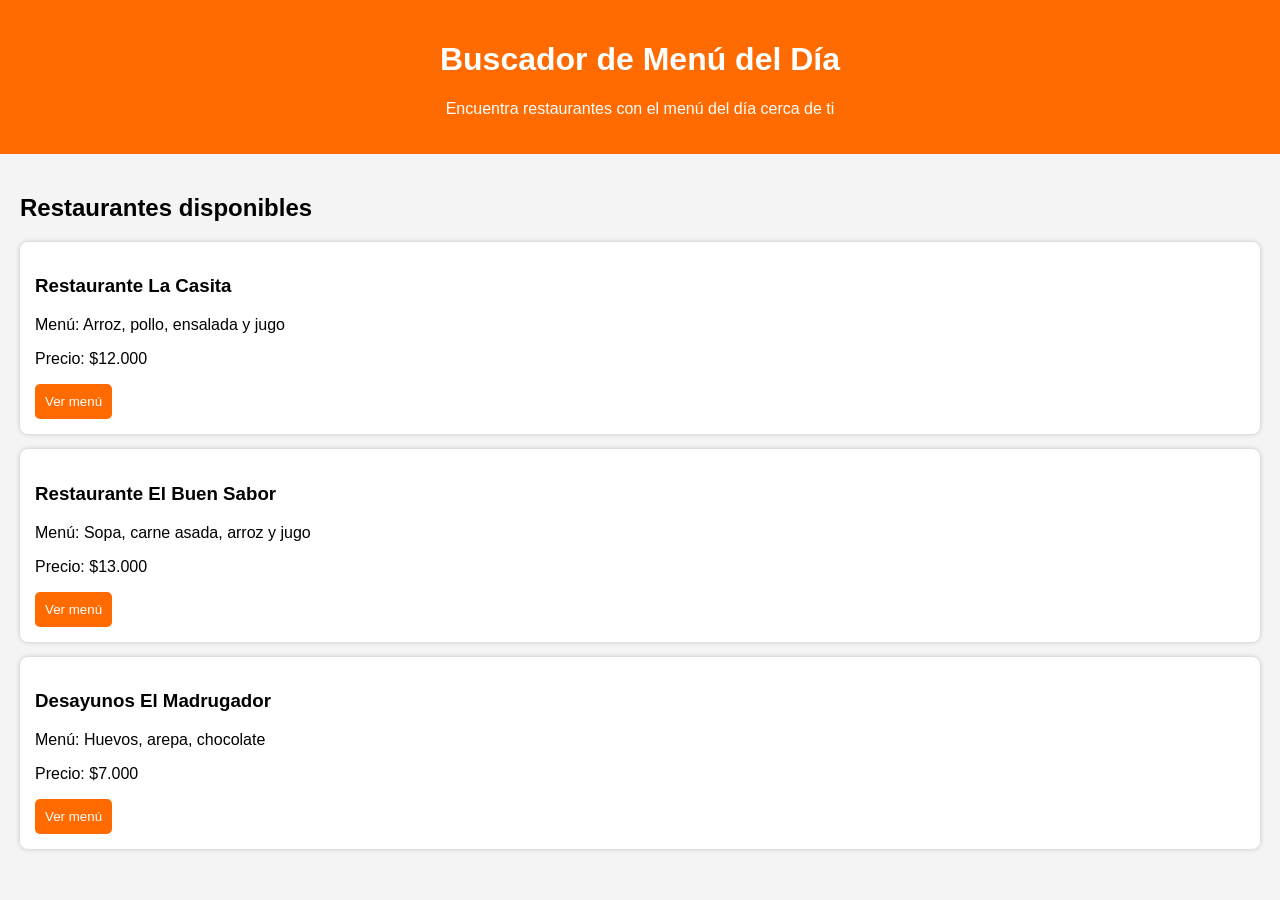
==== menu-del-dia (1)/index (1).html @ a6e85d55 "Add files via upload" ====
<!DOCTYPE html>
<html lang="es">
<head>
<meta charset="UTF-8">
<title>Buscador de Menú del Día</title>

<style>
body{
font-family: Arial;
background:#f4f4f4;
margin:0;
padding:0;
}

header{
background:#ff6b00;
color:white;
padding:20px;
text-align:center;
}

.container{
padding:20px;
}

.restaurante{
background:white;
padding:15px;
margin:15px 0;
border-radius:8px;
box-shadow:0 0 5px rgba(0,0,0,0.2);
}

button{
background:#ff6b00;
color:white;
border:none;
padding:10px;
cursor:pointer;
border-radius:5px;
}

</style>
</head>

<body>

<header>
<h1>Buscador de Menú del Día</h1>
<p>Encuentra restaurantes con el menú del día cerca de ti</p>
</header>

<div class="container">

<h2>Restaurantes disponibles</h2>

<div class="restaurante">
<h3>Restaurante La Casita</h3>
<p>Menú: Arroz, pollo, ensalada y jugo</p>
<p>Precio: $12.000</p>
<button>Ver menú</button>
</div>

<div class="restaurante">
<h3>Restaurante El Buen Sabor</h3>
<p>Menú: Sopa, carne asada, arroz y jugo</p>
<p>Precio: $13.000</p>
<button>Ver menú</button>
</div>

<div class="restaurante">
<h3>Desayunos El Madrugador</h3>
<p>Menú: Huevos, arepa, chocolate</p>
<p>Precio: $7.000</p>
<button>Ver menú</button>
</div>

</div>

</body>
</html>
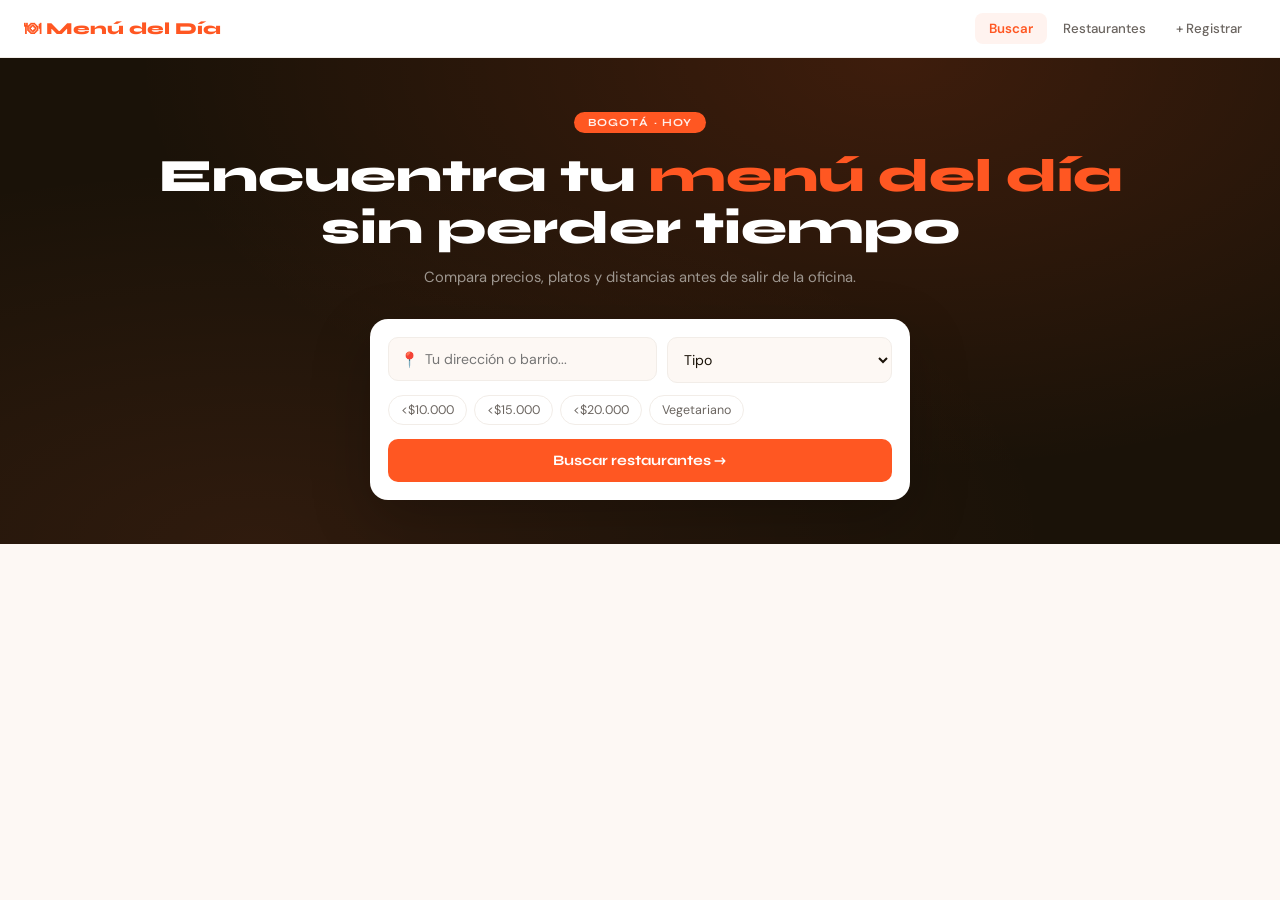
==== commit 3f3c87b0: "Add files via upload" ====
--- a/menu-del-dia (1)/index (1).html
+++ b/menu-del-dia (1)/index (1).html
@@ -1,81 +1,513 @@
 <!DOCTYPE html>
 <html lang="es">
 <head>
-<meta charset="UTF-8">
-<title>Buscador de Menú del Día</title>
-
-<style>
-body{
-font-family: Arial;
-background:#f4f4f4;
-margin:0;
-padding:0;
-}
-
-header{
-background:#ff6b00;
-color:white;
-padding:20px;
-text-align:center;
-}
-
-.container{
-padding:20px;
-}
-
-.restaurante{
-background:white;
-padding:15px;
-margin:15px 0;
-border-radius:8px;
-box-shadow:0 0 5px rgba(0,0,0,0.2);
-}
-
-button{
-background:#ff6b00;
-color:white;
-border:none;
-padding:10px;
-cursor:pointer;
-border-radius:5px;
-}
-
-</style>
+  <meta charset="UTF-8">
+  <meta name="viewport" content="width=device-width, initial-scale=1.0">
+  <title>Menú del Día</title>
+  <link href="https://fonts.googleapis.com/css2?family=Syne:wght@400;600;700;800&family=DM+Sans:wght@300;400;500&display=swap" rel="stylesheet">
+  <style>
+    *, *::before, *::after { box-sizing: border-box; margin: 0; padding: 0; }
+    :root {
+      --naranja: #FF5722;
+      --naranja-h: #FF7043;
+      --naranja-s: #FFF3EF;
+      --crema: #FDF8F4;
+      --negro: #1A1208;
+      --gris: #6B6560;
+      --gris-c: #F2EDE8;
+      --blanco: #FFFFFF;
+      --verde: #2E7D32;
+      --verde-s: #E8F5E9;
+      --rojo: #C62828;
+      --rojo-s: #FFEBEE;
+      --radio: 14px;
+      --som: 0 2px 16px rgba(26,18,8,0.08);
+    }
+    body { font-family: 'DM Sans', sans-serif; background: var(--crema); color: var(--negro); min-height: 100vh; }
+
+    /* NAV */
+    nav { position: sticky; top: 0; z-index: 100; background: var(--blanco); border-bottom: 1px solid var(--gris-c); display: flex; align-items: center; justify-content: space-between; padding: 0 24px; height: 58px; }
+    .nav-logo { font-family: 'Syne', sans-serif; font-weight: 800; font-size: 1.05rem; color: var(--naranja); }
+    .nav-tabs { display: flex; gap: 2px; }
+    .nav-tab { background: none; border: none; font-family: 'DM Sans', sans-serif; font-size: 0.83rem; font-weight: 500; color: var(--gris); padding: 7px 14px; border-radius: 8px; cursor: pointer; transition: all 0.2s; }
+    .nav-tab:hover { background: var(--gris-c); color: var(--negro); }
+    .nav-tab.active { background: var(--naranja-s); color: var(--naranja); font-weight: 600; }
+
+    /* VISTAS */
+    .vista { display: none; }
+    .vista.activa { display: block; }
+
+    /* HERO */
+    .hero { background: var(--negro); padding: 52px 24px 44px; text-align: center; position: relative; overflow: hidden; }
+    .hero::before { content: ''; position: absolute; inset: 0; background: radial-gradient(ellipse at 70% 0%,#FF572228 0%,transparent 60%), radial-gradient(ellipse at 20% 100%,#FF704318 0%,transparent 55%); }
+    .hero-tag { display: inline-block; background: var(--naranja); color: #fff; font-family: 'Syne', sans-serif; font-size: 0.68rem; font-weight: 700; letter-spacing: 0.1em; text-transform: uppercase; padding: 4px 14px; border-radius: 100px; margin-bottom: 18px; }
+    .hero h1 { font-family: 'Syne', sans-serif; font-size: clamp(1.8rem,4.5vw,2.9rem); font-weight: 800; color: #fff; line-height: 1.12; margin-bottom: 12px; position: relative; }
+    .hero h1 em { font-style: normal; color: var(--naranja); }
+    .hero p { color: #9E9790; font-size: 0.92rem; margin-bottom: 32px; position: relative; }
+
+    /* BUSCADOR */
+    .search-card { background: var(--blanco); border-radius: 18px; padding: 18px; max-width: 540px; margin: 0 auto; box-shadow: 0 20px 60px rgba(0,0,0,0.22); position: relative; }
+    .search-row { display: flex; gap: 10px; margin-bottom: 12px; }
+    .s-wrap { flex: 1; position: relative; }
+    .s-icon { position: absolute; left: 12px; top: 50%; transform: translateY(-50%); font-size: 0.95rem; }
+    .s-input { width: 100%; padding: 12px 12px 12px 36px; border: 1.5px solid var(--gris-c); border-radius: 10px; font-family: 'DM Sans', sans-serif; font-size: 0.88rem; color: var(--negro); background: var(--crema); outline: none; transition: border-color .2s; }
+    .s-input:focus { border-color: var(--naranja); }
+    .s-select { padding: 12px; border: 1.5px solid var(--gris-c); border-radius: 10px; font-family: 'DM Sans', sans-serif; font-size: 0.88rem; color: var(--negro); background: var(--crema); outline: none; cursor: pointer; }
+    .chips { display: flex; gap: 7px; flex-wrap: wrap; margin-bottom: 14px; }
+    .chip { display: flex; align-items: center; gap: 5px; padding: 6px 12px; border: 1.5px solid var(--gris-c); border-radius: 100px; font-size: 0.78rem; color: var(--gris); cursor: pointer; transition: all .2s; user-select: none; }
+    .chip input { display: none; }
+    .chip:has(input:checked) { border-color: var(--naranja); background: var(--naranja-s); color: var(--naranja); }
+    .btn-primary { background: var(--naranja); color: #fff; border: none; padding: 13px 20px; border-radius: 10px; font-family: 'Syne', sans-serif; font-size: 0.9rem; font-weight: 700; cursor: pointer; transition: background .2s, transform .1s; }
+    .btn-primary:hover { background: var(--naranja-h); transform: translateY(-1px); }
+    .btn-primary.full { width: 100%; }
+
+    /* PÁGINA */
+    .page { padding: 28px 24px 60px; max-width: 900px; margin: 0 auto; }
+    .page-head { display: flex; align-items: center; justify-content: space-between; margin-bottom: 24px; flex-wrap: wrap; gap: 12px; }
+    .page-head h2 { font-family: 'Syne', sans-serif; font-size: 1.35rem; font-weight: 700; display: flex; align-items: center; gap: 10px; }
+    .badge-cnt { background: var(--naranja); color: #fff; font-size: 0.72rem; font-weight: 600; padding: 3px 9px; border-radius: 100px; }
+
+    /* CARDS */
+    .grid { display: grid; grid-template-columns: repeat(auto-fill,minmax(270px,1fr)); gap: 14px; }
+    .card { background: var(--blanco); border-radius: var(--radio); overflow: hidden; box-shadow: var(--som); transition: transform .2s, box-shadow .2s; }
+    .card:hover { transform: translateY(-3px); box-shadow: 0 10px 28px rgba(26,18,8,0.12); }
+    .card-img { height: 100px; display: flex; align-items: center; justify-content: center; font-size: 2.2rem; position: relative; }
+    .card-open { position: absolute; top: 8px; right: 8px; background: rgba(255,255,255,0.92); color: var(--verde); font-size: 0.68rem; font-weight: 700; padding: 3px 9px; border-radius: 100px; }
+    .card-body { padding: 14px; }
+    .card-body h3 { font-family: 'Syne', sans-serif; font-size: 0.95rem; font-weight: 700; margin-bottom: 5px; }
+    .card-meta { font-size: 0.76rem; color: var(--gris); margin-bottom: 9px; display: flex; flex-wrap: wrap; gap: 8px; }
+    .card-plato { font-size: 0.82rem; color: var(--negro); margin-bottom: 12px; padding: 9px; background: var(--crema); border-radius: 8px; border-left: 3px solid var(--naranja); }
+    .card-footer { display: flex; align-items: center; justify-content: space-between; gap: 8px; }
+    .precio { font-family: 'Syne', sans-serif; font-size: 1.05rem; font-weight: 700; color: var(--naranja); }
+    .btn-row { display: flex; gap: 6px; }
+    .btn-sm { padding: 7px 12px; border-radius: 8px; font-size: 0.76rem; font-weight: 600; border: none; cursor: pointer; transition: background .2s; }
+    .btn-ver { background: var(--naranja); color: #fff; }
+    .btn-ver:hover { background: var(--naranja-h); }
+    .btn-editar { background: var(--gris-c); color: var(--negro); }
+    .btn-editar:hover { background: #e0dbd5; }
+    .btn-eliminar { background: var(--rojo-s); color: var(--rojo); }
+    .btn-eliminar:hover { background: #ffcdd2; }
+    .empty { text-align: center; padding: 48px 20px; color: var(--gris); font-size: 0.9rem; grid-column: 1/-1; }
+    .empty span { font-size: 2.5rem; display: block; margin-bottom: 12px; }
+
+    /* FORMULARIO */
+    .form-wrap { background: var(--blanco); border-radius: var(--radio); box-shadow: var(--som); padding: 28px; max-width: 600px; }
+    .sec-label { font-family: 'Syne', sans-serif; font-size: 0.72rem; font-weight: 700; letter-spacing: 0.08em; text-transform: uppercase; color: var(--naranja); margin: 22px 0 12px; display: flex; align-items: center; gap: 8px; }
+    .sec-label::after { content: ''; flex: 1; height: 1px; background: var(--gris-c); }
+    .fgrid { display: grid; grid-template-columns: 1fr 1fr; gap: 12px; }
+    .fgrid .span2 { grid-column: 1/-1; }
+    .field label { display: block; font-size: 0.78rem; font-weight: 500; color: var(--gris); margin-bottom: 5px; }
+    .field input, .field select, .field textarea { width: 100%; padding: 11px 13px; border: 1.5px solid var(--gris-c); border-radius: 10px; font-family: 'DM Sans', sans-serif; font-size: 0.88rem; color: var(--negro); background: var(--crema); outline: none; transition: border-color .2s; }
+    .field textarea { height: 80px; resize: vertical; }
+    .field input:focus, .field select:focus, .field textarea:focus { border-color: var(--naranja); }
+    .btn-actions { display: flex; gap: 10px; margin-top: 22px; }
+    .btn-cancel { background: var(--gris-c); color: var(--negro); border: none; padding: 12px 22px; border-radius: 10px; font-family: 'Syne', sans-serif; font-size: 0.88rem; font-weight: 600; cursor: pointer; }
+    .btn-cancel:hover { background: #e0dbd5; }
+
+    /* PERFIL */
+    .perfil-hero { background: var(--negro); padding: 28px 24px; position: relative; overflow: hidden; }
+    .perfil-hero::before { content: ''; position: absolute; inset: 0; background: radial-gradient(ellipse at 80% 50%,#FF572222 0%,transparent 55%); }
+    .btn-back { display: inline-flex; align-items: center; gap: 6px; background: rgba(255,255,255,0.1); color: rgba(255,255,255,0.7); border: none; padding: 7px 14px; border-radius: 8px; font-size: 0.8rem; cursor: pointer; margin-bottom: 16px; transition: background .2s; }
+    .btn-back:hover { background: rgba(255,255,255,0.18); }
+    .perfil-nombre { font-family: 'Syne', sans-serif; font-size: 1.7rem; font-weight: 800; color: #fff; margin-bottom: 10px; position: relative; }
+    .perfil-info { display: flex; gap: 16px; flex-wrap: wrap; position: relative; }
+    .perfil-info span { font-size: 0.8rem; color: #9E9790; }
+    .perfil-body { max-width: 640px; margin: 0 auto; padding: 24px 24px 56px; }
+    .menu-titulo { font-family: 'Syne', sans-serif; font-size: 0.78rem; font-weight: 700; text-transform: uppercase; letter-spacing: 0.06em; color: var(--gris); margin-bottom: 14px; }
+    .menu-lista { background: var(--blanco); border-radius: var(--radio); overflow: hidden; box-shadow: var(--som); }
+    .menu-fila { display: flex; align-items: center; justify-content: space-between; padding: 14px 18px; border-bottom: 1px solid var(--gris-c); gap: 10px; }
+    .menu-fila:last-child { border-bottom: none; }
+    .mf-info strong { display: block; font-size: 0.9rem; margin-bottom: 2px; }
+    .mf-info span { font-size: 0.78rem; color: var(--gris); }
+    .mf-precio { font-family: 'Syne', sans-serif; font-weight: 700; color: var(--naranja); white-space: nowrap; font-size: 0.95rem; }
+    .mf-precio.gratis { font-size: 0.76rem; color: var(--verde); background: var(--verde-s); padding: 3px 9px; border-radius: 100px; font-weight: 600; }
+    .btn-ir { width: 100%; margin-top: 18px; padding: 15px; background: var(--naranja); color: #fff; border: none; border-radius: 10px; font-family: 'Syne', sans-serif; font-size: 0.95rem; font-weight: 700; cursor: pointer; transition: background .2s; }
+    .btn-ir:hover { background: var(--naranja-h); }
+
+    /* TOAST */
+    #toast { position: fixed; bottom: 24px; left: 50%; transform: translateX(-50%) translateY(80px); background: var(--negro); color: #fff; padding: 12px 22px; border-radius: 100px; font-size: 0.85rem; font-weight: 500; z-index: 999; transition: transform .35s cubic-bezier(.34,1.56,.64,1), opacity .3s; opacity: 0; pointer-events: none; white-space: nowrap; }
+    #toast.show { transform: translateX(-50%) translateY(0); opacity: 1; }
+
+    /* MODAL */
+    .overlay { position: fixed; inset: 0; background: rgba(26,18,8,0.55); z-index: 200; display: flex; align-items: center; justify-content: center; padding: 20px; opacity: 0; pointer-events: none; transition: opacity .2s; }
+    .overlay.show { opacity: 1; pointer-events: all; }
+    .modal { background: var(--blanco); border-radius: 18px; padding: 28px; max-width: 380px; width: 100%; box-shadow: 0 24px 64px rgba(0,0,0,0.2); }
+    .modal h3 { font-family: 'Syne', sans-serif; font-size: 1.1rem; font-weight: 700; margin-bottom: 8px; }
+    .modal p { font-size: 0.88rem; color: var(--gris); margin-bottom: 22px; }
+    .modal-btns { display: flex; gap: 10px; justify-content: flex-end; }
+    .btn-danger { background: var(--rojo); color: #fff; border: none; padding: 10px 20px; border-radius: 8px; font-family: 'Syne', sans-serif; font-size: 0.88rem; font-weight: 700; cursor: pointer; }
+  </style>
 </head>
-
 <body>
 
-<header>
-<h1>Buscador de Menú del Día</h1>
-<p>Encuentra restaurantes con el menú del día cerca de ti</p>
-</header>
-
-<div class="container">
-
-<h2>Restaurantes disponibles</h2>
-
-<div class="restaurante">
-<h3>Restaurante La Casita</h3>
-<p>Menú: Arroz, pollo, ensalada y jugo</p>
-<p>Precio: $12.000</p>
-<button>Ver menú</button>
+<!-- NAV -->
+<nav>
+  <div class="nav-logo">🍽 Menú del Día</div>
+  <div class="nav-tabs">
+    <button class="nav-tab active" onclick="ir('busqueda',this)">Buscar</button>
+    <button class="nav-tab" onclick="ir('resultados',this)">Restaurantes</button>
+    <button class="nav-tab" onclick="abrirFormNuevo()">+ Registrar</button>
+    <button class="nav-tab" id="tab-perfil" style="display:none" onclick="ir('perfil',this)">Ver menú</button>
+  </div>
+</nav>
+
+<!-- TOAST -->
+<div id="toast"></div>
+
+<!-- MODAL ELIMINAR -->
+<div class="overlay" id="overlay">
+  <div class="modal">
+    <h3>¿Eliminar restaurante?</h3>
+    <p>Esta acción no se puede deshacer. Se eliminará el restaurante y su menú.</p>
+    <div class="modal-btns">
+      <button class="btn-cancel" onclick="cerrarModal()">Cancelar</button>
+      <button class="btn-danger" id="btn-confirmar">Eliminar</button>
+    </div>
+  </div>
 </div>
 
-<div class="restaurante">
-<h3>Restaurante El Buen Sabor</h3>
-<p>Menú: Sopa, carne asada, arroz y jugo</p>
-<p>Precio: $13.000</p>
-<button>Ver menú</button>
+<!-- ═══ VISTA 1: BÚSQUEDA ═══ -->
+<div id="busqueda" class="vista activa">
+  <div class="hero">
+    <div class="hero-tag">Bogotá · Hoy</div>
+    <h1>Encuentra tu <em>menú del día</em><br>sin perder tiempo</h1>
+    <p>Compara precios, platos y distancias antes de salir de la oficina.</p>
+    <div class="search-card">
+      <div class="search-row">
+        <div class="s-wrap">
+          <span class="s-icon">📍</span>
+          <input class="s-input" id="filtro-barrio" type="text" placeholder="Tu dirección o barrio...">
+        </div>
+        <select class="s-select" id="filtro-tipo">
+          <option value="">Tipo</option>
+          <option>Comida casera colombiana</option>
+          <option>Vegetariana / Vegana</option>
+          <option>Italiana</option>
+          <option>Mariscos</option>
+          <option>Desayunos</option>
+          <option>Otro</option>
+        </select>
+      </div>
+      <div class="chips">
+        <label class="chip"><input type="checkbox" id="f10"> &lt;$10.000</label>
+        <label class="chip"><input type="checkbox" id="f15"> &lt;$15.000</label>
+        <label class="chip"><input type="checkbox" id="f20"> &lt;$20.000</label>
+        <label class="chip"><input type="checkbox" id="fveg"> Vegetariano</label>
+      </div>
+      <button class="btn-primary full" onclick="buscar()">Buscar restaurantes →</button>
+    </div>
+  </div>
 </div>
 
-<div class="restaurante">
-<h3>Desayunos El Madrugador</h3>
-<p>Menú: Huevos, arepa, chocolate</p>
-<p>Precio: $7.000</p>
-<button>Ver menú</button>
+<!-- ═══ VISTA 2: RESULTADOS ═══ -->
+<div id="resultados" class="vista">
+  <div class="page">
+    <div class="page-head">
+      <h2>Restaurantes <span class="badge-cnt" id="cnt">0</span></h2>
+      <button class="btn-primary" onclick="abrirFormNuevo()">+ Nuevo restaurante</button>
+    </div>
+    <div class="grid" id="lista"></div>
+  </div>
 </div>
 
+<!-- ═══ VISTA 3: FORMULARIO (crear / editar) ═══ -->
+<div id="registro" class="vista">
+  <div class="page">
+    <div class="page-head">
+      <h2 id="form-titulo">Registrar restaurante</h2>
+    </div>
+    <div class="form-wrap">
+      <input type="hidden" id="r-id">
+
+      <div class="sec-label">Datos del restaurante</div>
+      <div class="fgrid">
+        <div class="field span2">
+          <label>Nombre del restaurante *</label>
+          <input type="text" id="r-nombre" placeholder="Ej. La Casita">
+        </div>
+        <div class="field span2">
+          <label>Dirección *</label>
+          <input type="text" id="r-direccion" placeholder="Calle 72 #10-34, Chapinero, Bogotá">
+        </div>
+        <div class="field">
+          <label>Teléfono</label>
+          <input type="tel" id="r-telefono" placeholder="+57 300 000 0000">
+        </div>
+        <div class="field">
+          <label>Correo electrónico</label>
+          <input type="email" id="r-email" placeholder="restaurante@correo.com">
+        </div>
+        <div class="field">
+          <label>Tipo de cocina</label>
+          <select id="r-tipo">
+            <option value="">Selecciona...</option>
+            <option>Comida casera colombiana</option>
+            <option>Vegetariana / Vegana</option>
+            <option>Italiana</option>
+            <option>Mariscos</option>
+            <option>Desayunos</option>
+            <option>Otro</option>
+          </select>
+        </div>
+        <div class="field">
+          <label>Horario de atención</label>
+          <input type="text" id="r-horario" placeholder="Lun–Vie 11am – 3pm">
+        </div>
+      </div>
+
+      <div class="sec-label">Menú del día</div>
+      <div class="fgrid">
+        <div class="field">
+          <label>Plato principal *</label>
+          <input type="text" id="r-plato" placeholder="Ej. Bandeja paisa">
+        </div>
+        <div class="field">
+          <label>Precio en pesos *</label>
+          <input type="number" id="r-precio" placeholder="12000" min="0">
+        </div>
+        <div class="field span2">
+          <label>Descripción completa del menú</label>
+          <textarea id="r-desc" placeholder="Incluye sopa del día, jugo natural, postre..."></textarea>
+        </div>
+      </div>
+
+      <div class="btn-actions">
+        <button class="btn-cancel" onclick="ir('resultados', document.querySelectorAll('.nav-tab')[1])">Cancelar</button>
+        <button class="btn-primary" onclick="guardar()">Guardar restaurante</button>
+      </div>
+    </div>
+  </div>
 </div>
 
+<!-- ═══ VISTA 4: PERFIL ═══ -->
+<div id="perfil" class="vista">
+  <div class="perfil-hero">
+    <button class="btn-back" onclick="ir('resultados', document.querySelectorAll('.nav-tab')[1])">← Volver</button>
+    <div class="perfil-nombre" id="p-nombre"></div>
+    <div class="perfil-info" id="p-info"></div>
+  </div>
+  <div class="perfil-body">
+    <div class="menu-titulo">Menú del día — Hoy</div>
+    <div class="menu-lista" id="p-menu"></div>
+    <button class="btn-ir" id="p-btn"></button>
+  </div>
+</div>
+
+<script>
+/* ══ STORAGE ══ */
+const CLAVE = 'menudia_v1';
+function db() {
+  try { return JSON.parse(localStorage.getItem(CLAVE)) || []; }
+  catch { return []; }
+}
+function save(d) { localStorage.setItem(CLAVE, JSON.stringify(d)); }
+function uid() { return Date.now().toString(36) + Math.random().toString(36).slice(2,6); }
+
+/* ══ DATOS INICIALES ══ */
+if (!localStorage.getItem(CLAVE)) {
+  save([
+    { id:uid(), nombre:'La Casita', direccion:'Calle 45 #12-30, Chapinero', telefono:'+57 310 555 0011', email:'', tipo:'Comida casera colombiana', horario:'Lun–Vie 11am–3pm', plato:'Arroz con pollo', precio:12000, desc:'Incluye sopa del día (ajiaco), arroz con pollo, ensalada fresca y jugo natural.' },
+    { id:uid(), nombre:'El Buen Sabor', direccion:'Carrera 7 #72-41, Chapinero', telefono:'', email:'', tipo:'Comida casera colombiana', horario:'Lun–Sáb 11am–3pm', plato:'Carne asada', precio:13000, desc:'Sopa, carne asada, arroz, ensalada y jugo.' },
+    { id:uid(), nombre:'El Madrugador', direccion:'Calle 72 #10-34, Chapinero', telefono:'', email:'', tipo:'Desayunos', horario:'Lun–Dom 7am–11am', plato:'Desayuno completo', precio:7000, desc:'Huevos al gusto, arepa, chocolate caliente y pan.' }
+  ]);
+}
+
+/* ══ NAVEGACIÓN ══ */
+function ir(id, btn) {
+  document.querySelectorAll('.vista').forEach(v => v.classList.remove('activa'));
+  document.querySelectorAll('.nav-tab').forEach(b => b.classList.remove('active'));
+  document.getElementById(id).classList.add('activa');
+  if (btn) btn.classList.add('active');
+  window.scrollTo(0,0);
+  if (id === 'resultados') renderLista(db());
+}
+
+/* ══ RENDER ══ */
+const EMOJI = {'Comida casera colombiana':'🍲','Vegetariana / Vegana':'🥗','Italiana':'🍝','Mariscos':'🦐','Desayunos':'☕','Otro':'🍽'};
+const COLOR = {'Comida casera colombiana':'linear-gradient(135deg,#FF5722,#FF8F00)','Vegetariana / Vegana':'linear-gradient(135deg,#43A047,#1B5E20)','Italiana':'linear-gradient(135deg,#E53935,#B71C1C)','Mariscos':'linear-gradient(135deg,#1565C0,#0D47A1)','Desayunos':'linear-gradient(135deg,#F57F17,#E65100)','Otro':'linear-gradient(135deg,#6D4C41,#3E2723)'};
+const pesos = n => '$' + Number(n).toLocaleString('es-CO');
+
+function renderLista(data) {
+  document.getElementById('cnt').textContent = data.length;
+  const lista = document.getElementById('lista');
+  if (!data.length) {
+    lista.innerHTML = '<div class="empty"><span>🍽</span>No hay restaurantes.<br>¡Registra el primero!</div>';
+    return;
+  }
+  lista.innerHTML = data.map(r => `
+    <div class="card">
+      <div class="card-img" style="background:${COLOR[r.tipo]||COLOR['Otro']}">
+        ${EMOJI[r.tipo]||'🍽'}
+        <span class="card-open">● Abierto</span>
+      </div>
+      <div class="card-body">
+        <h3>${r.nombre}</h3>
+        <div class="card-meta">
+          <span>📍 ${r.direccion}</span>
+          ${r.horario?`<span>⏰ ${r.horario}</span>`:''}
+        </div>
+        <div class="card-plato">${r.plato}</div>
+        <div class="card-footer">
+          <span class="precio">${pesos(r.precio)}</span>
+          <div class="btn-row">
+            <button class="btn-sm btn-ver" onclick="verPerfil('${r.id}')">Ver menú</button>
+            <button class="btn-sm btn-editar" onclick="editar('${r.id}')">✏️ Editar</button>
+            <button class="btn-sm btn-eliminar" onclick="pedirEliminar('${r.id}')">🗑</button>
+          </div>
+        </div>
+      </div>
+    </div>
+  `).join('');
+}
+
+/* ══ BÚSQUEDA / FILTROS ══ */
+function buscar() {
+  const barrio = document.getElementById('filtro-barrio').value.toLowerCase();
+  const tipo   = document.getElementById('filtro-tipo').value;
+  const f10    = document.getElementById('f10').checked;
+  const f15    = document.getElementById('f15').checked;
+  const f20    = document.getElementById('f20').checked;
+  const fveg   = document.getElementById('fveg').checked;
+
+  let data = db();
+  if (barrio) data = data.filter(r => r.nombre.toLowerCase().includes(barrio) || r.direccion.toLowerCase().includes(barrio));
+  if (tipo)   data = data.filter(r => r.tipo === tipo);
+  if (fveg)   data = data.filter(r => r.tipo === 'Vegetariana / Vegana');
+  if (f10)       data = data.filter(r => r.precio < 10000);
+  else if (f15)  data = data.filter(r => r.precio < 15000);
+  else if (f20)  data = data.filter(r => r.precio < 20000);
+
+  ir('resultados', document.querySelectorAll('.nav-tab')[1]);
+  renderLista(data);
+}
+
+/* ══ CRUD: CREAR ══ */
+function abrirFormNuevo() {
+  limpiarForm();
+  document.getElementById('form-titulo').textContent = 'Registrar restaurante';
+  ir('registro', document.querySelectorAll('.nav-tab')[2]);
+}
+
+function limpiarForm() {
+  ['r-id','r-nombre','r-direccion','r-telefono','r-email','r-horario','r-plato','r-precio','r-desc']
+    .forEach(id => document.getElementById(id).value = '');
+  document.getElementById('r-tipo').value = '';
+}
+
+/* ══ CRUD: LEER / EDITAR ══ */
+function editar(id) {
+  const r = db().find(x => x.id === id);
+  if (!r) return;
+  document.getElementById('form-titulo').textContent = 'Editar restaurante';
+  document.getElementById('r-id').value        = r.id;
+  document.getElementById('r-nombre').value    = r.nombre;
+  document.getElementById('r-direccion').value = r.direccion;
+  document.getElementById('r-telefono').value  = r.telefono;
+  document.getElementById('r-email').value     = r.email;
+  document.getElementById('r-tipo').value      = r.tipo;
+  document.getElementById('r-horario').value   = r.horario;
+  document.getElementById('r-plato').value     = r.plato;
+  document.getElementById('r-precio').value    = r.precio;
+  document.getElementById('r-desc').value      = r.desc;
+  ir('registro', document.querySelectorAll('.nav-tab')[2]);
+}
+
+/* ══ CRUD: GUARDAR (create + update) ══ */
+function guardar() {
+  const nombre    = document.getElementById('r-nombre').value.trim();
+  const direccion = document.getElementById('r-direccion').value.trim();
+  const plato     = document.getElementById('r-plato').value.trim();
+  const precio    = parseFloat(document.getElementById('r-precio').value);
+
+  if (!nombre)        { toast('❌ El nombre es obligatorio'); return; }
+  if (!direccion)     { toast('❌ La dirección es obligatoria'); return; }
+  if (!plato)         { toast('❌ El plato principal es obligatorio'); return; }
+  if (!precio||precio<=0) { toast('❌ Ingresa un precio válido'); return; }
+
+  const id   = document.getElementById('r-id').value;
+  const data = db();
+  const obj  = {
+    id: id || uid(),
+    nombre, direccion,
+    telefono: document.getElementById('r-telefono').value.trim(),
+    email:    document.getElementById('r-email').value.trim(),
+    tipo:     document.getElementById('r-tipo').value,
+    horario:  document.getElementById('r-horario').value.trim(),
+    plato, precio,
+    desc:     document.getElementById('r-desc').value.trim()
+  };
+
+  if (id) {
+    const i = data.findIndex(x => x.id === id);
+    if (i !== -1) data[i] = obj;
+    toast('✓ Restaurante actualizado');
+  } else {
+    data.push(obj);
+    toast('✓ Restaurante registrado');
+  }
+
+  save(data);
+  ir('resultados', document.querySelectorAll('.nav-tab')[1]);
+}
+
+/* ══ CRUD: ELIMINAR ══ */
+let _delId = null;
+function pedirEliminar(id) {
+  _delId = id;
+  document.getElementById('overlay').classList.add('show');
+}
+function cerrarModal() {
+  _delId = null;
+  document.getElementById('overlay').classList.remove('show');
+}
+document.getElementById('btn-confirmar').onclick = () => {
+  if (!_delId) return;
+  const data = db().filter(x => x.id !== _delId);
+  save(data);
+  cerrarModal();
+  renderLista(data);
+  toast('✓ Restaurante eliminado');
+};
+document.getElementById('overlay').onclick = e => { if (e.target.id === 'overlay') cerrarModal(); };
+
+/* ══ VER PERFIL ══ */
+function verPerfil(id) {
+  const r = db().find(x => x.id === id);
+  if (!r) return;
+  document.getElementById('p-nombre').textContent = r.nombre;
+  document.getElementById('p-info').innerHTML = [
+    r.direccion ? `<span>📍 ${r.direccion}</span>` : '',
+    r.horario   ? `<span>⏰ ${r.horario}</span>` : '',
+    r.telefono  ? `<span>📞 ${r.telefono}</span>` : '',
+    r.tipo      ? `<span>🍽 ${r.tipo}</span>` : ''
+  ].join('');
+
+  document.getElementById('p-menu').innerHTML = `
+    ${r.desc ? `<div class="menu-fila"><div class="mf-info"><strong>${r.plato}</strong><span>${r.desc}</span></div><span class="mf-precio">${pesos(r.precio)}</span></div>` :
+    `<div class="menu-fila"><div class="mf-info"><strong>${r.plato}</strong><span>Plato principal</span></div><span class="mf-precio">${pesos(r.precio)}</span></div>`}
+    <div class="menu-fila"><div class="mf-info"><strong>Sopa del día</strong><span>Incluida en el menú</span></div><span class="mf-precio gratis">Incluida</span></div>
+    <div class="menu-fila"><div class="mf-info"><strong>Jugo natural</strong><span>Lulo, mora o maracuyá</span></div><span class="mf-precio gratis">Incluido</span></div>
+    <div class="menu-fila"><div class="mf-info"><strong>Postre del día</strong><span>Pregunta en el restaurante</span></div><span class="mf-precio gratis">Incluido</span></div>
+  `;
+  document.getElementById('p-btn').textContent = `🍽 Ir al restaurante · Desde ${pesos(r.precio)}`;
+
+  const t = document.getElementById('tab-perfil');
+  t.style.display = 'inline-block';
+  ir('perfil', t);
+}
+
+/* ══ TOAST ══ */
+let _tt;
+function toast(msg) {
+  const el = document.getElementById('toast');
+  el.textContent = msg;
+  el.classList.add('show');
+  clearTimeout(_tt);
+  _tt = setTimeout(() => el.classList.remove('show'), 3000);
+}
+
+/* Arranque */
+renderLista(db());
+</script>
 </body>
 </html>
